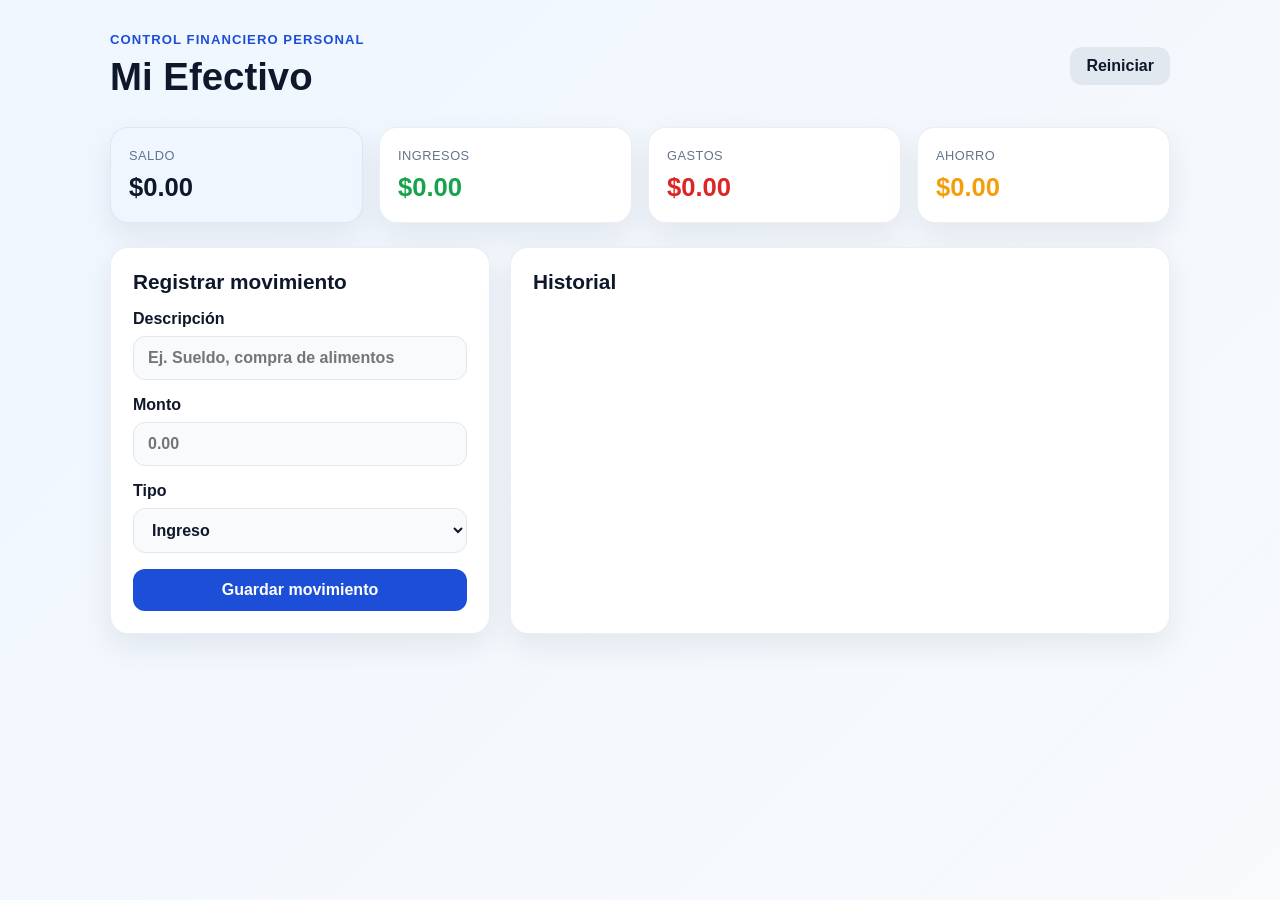
==== index.html @ 29ddb739 "Crear una aplicación web de control de efectivo personal con resumen financiero y registro de movimi" ====
<!DOCTYPE html>
<html lang="es">
  <head>
    <meta charset="UTF-8" />
    <meta name="viewport" content="width=device-width, initial-scale=1.0" />
    <title>Mi Efectivo</title>
    <link rel="stylesheet" href="styles.css" />
  </head>
  <body>
    <div class="app-shell">
      <header class="topbar">
        <div>
          <p class="eyebrow">Control financiero personal</p>
          <h1>Mi Efectivo</h1>
        </div>
        <button id="resetButton" class="secondary-button" type="button">Reiniciar</button>
      </header>

      <main class="dashboard">
        <section class="summary-grid" aria-label="Resumen financiero">
          <article class="summary-card balance">
            <span class="label">Saldo</span>
            <strong id="balance">$0.00</strong>
          </article>
          <article class="summary-card income">
            <span class="label">Ingresos</span>
            <strong id="incomeTotal">$0.00</strong>
          </article>
          <article class="summary-card expense">
            <span class="label">Gastos</span>
            <strong id="expenseTotal">$0.00</strong>
          </article>
          <article class="summary-card savings">
            <span class="label">Ahorro</span>
            <strong id="savingsTotal">$0.00</strong>
          </article>
        </section>

        <section class="content-grid">
          <div class="panel">
            <h2>Registrar movimiento</h2>
            <form id="transactionForm" class="transaction-form">
              <label>
                Descripción
                <input id="description" name="description" type="text" placeholder="Ej. Sueldo, compra de alimentos" maxlength="60" required />
              </label>

              <label>
                Monto
                <input id="amount" name="amount" type="number" min="0.01" step="0.01" placeholder="0.00" required />
              </label>

              <label>
                Tipo
                <select id="type" name="type">
                  <option value="income">Ingreso</option>
                  <option value="expense">Gasto</option>
                </select>
              </label>

              <button class="primary-button" type="submit">Guardar movimiento</button>
            </form>
          </div>

          <div class="panel">
            <div class="panel-header">
              <h2>Historial</h2>
            </div>
            <ul id="transactionList" class="transaction-list" aria-live="polite"></ul>
          </div>
        </section>
      </main>
    </div>

    <script src="app.js"></script>
  </body>
</html>
---- styles.css ----
:root {
  --bg: #f4f7fb;
  --panel: #ffffff;
  --primary: #1d4ed8;
  --primary-strong: #1e3a8a;
  --success: #16a34a;
  --danger: #dc2626;
  --warning: #f59e0b;
  --text: #0f172a;
  --muted: #64748b;
  --line: #e2e8f0;
  --shadow: 0 12px 30px rgba(15, 23, 42, 0.08);
}

* {
  box-sizing: border-box;
}

body {
  margin: 0;
  min-height: 100vh;
  background: linear-gradient(135deg, #eff6ff 0%, #f8fafc 100%);
  color: var(--text);
  font-family: "Segoe UI", Tahoma, Geneva, Verdana, sans-serif;
}

button,
input,
select {
  font: inherit;
}

.app-shell {
  max-width: 1100px;
  margin: 0 auto;
  padding: 32px 20px 48px;
}

.topbar {
  display: flex;
  align-items: center;
  justify-content: space-between;
  gap: 12px;
  margin-bottom: 28px;
}

.eyebrow {
  margin: 0 0 8px;
  color: var(--primary);
  font-size: 0.82rem;
  font-weight: 700;
  letter-spacing: 0.08em;
  text-transform: uppercase;
}

h1 {
  margin: 0;
  font-size: clamp(2rem, 3vw, 2.8rem);
}

h2 {
  margin-top: 0;
  margin-bottom: 16px;
  font-size: 1.3rem;
}

.summary-grid {
  display: grid;
  grid-template-columns: repeat(4, minmax(180px, 1fr));
  gap: 16px;
  margin-bottom: 24px;
}

.summary-card {
  background: var(--panel);
  border-radius: 18px;
  padding: 20px 18px;
  box-shadow: var(--shadow);
  border: 1px solid rgba(148, 163, 184, 0.18);
}

.summary-card .label {
  display: block;
  color: var(--muted);
  font-size: 0.8rem;
  margin-bottom: 10px;
  text-transform: uppercase;
  letter-spacing: 0.04em;
}

.summary-card strong {
  font-size: clamp(1.4rem, 2vw, 2rem);
}

.summary-card.balance {
  background: #eff6ff;
}

.summary-card.income strong {
  color: var(--success);
}

.summary-card.expense strong {
  color: var(--danger);
}

.summary-card.savings strong {
  color: var(--warning);
}

.content-grid {
  display: grid;
  grid-template-columns: minmax(280px, 380px) minmax(300px, 1fr);
  gap: 20px;
}

.panel {
  background: var(--panel);
  border-radius: 18px;
  padding: 22px;
  box-shadow: var(--shadow);
  border: 1px solid rgba(148, 163, 184, 0.18);
}

.transaction-form {
  display: grid;
  gap: 16px;
}

.transaction-form label {
  display: grid;
  gap: 8px;
  font-weight: 600;
  color: var(--text);
}

.transaction-form input,
.transaction-form select {
  width: 100%;
  border: 1px solid var(--line);
  border-radius: 12px;
  background: #f8fafc;
  padding: 12px 14px;
  color: var(--text);
}

.transaction-form input:focus,
.transaction-form select:focus {
  outline: 2px solid rgba(29, 78, 216, 0.18);
  border-color: var(--primary);
}

.primary-button,
.secondary-button,
.delete-button {
  border: none;
  border-radius: 12px;
  cursor: pointer;
  transition: transform 0.15s ease, opacity 0.15s ease;
}

.primary-button:hover,
.secondary-button:hover,
.delete-button:hover {
  transform: translateY(-1px);
}

.primary-button {
  background: var(--primary);
  color: white;
  padding: 12px 16px;
  font-weight: 700;
}

.secondary-button {
  background: #e2e8f0;
  color: var(--text);
  padding: 10px 16px;
  font-weight: 600;
}

.panel-header {
  display: flex;
  align-items: center;
  justify-content: space-between;
}

.transaction-list {
  list-style: none;
  padding: 0;
  margin: 0;
  display: grid;
  gap: 10px;
}

.transaction-item {
  display: flex;
  justify-content: space-between;
  align-items: center;
  gap: 12px;
  border: 1px solid var(--line);
  border-radius: 12px;
  padding: 12px 14px;
  background: #f8fafc;
}

.transaction-item.income {
  border-left: 5px solid var(--success);
}

.transaction-item.expense {
  border-left: 5px solid var(--danger);
}

.transaction-main {
  display: flex;
  flex-direction: column;
  gap: 4px;
}

.transaction-name {
  font-weight: 700;
}

.transaction-meta {
  color: var(--muted);
  font-size: 0.82rem;
}

.transaction-amount {
  font-weight: 800;
  white-space: nowrap;
}

.transaction-item.income .transaction-amount {
  color: var(--success);
}

.transaction-item.expense .transaction-amount {
  color: var(--danger);
}

.delete-button {
  background: rgba(220, 38, 38, 0.08);
  color: var(--danger);
  padding: 8px 10px;
  font-size: 0.8rem;
  font-weight: 700;
}

.empty-state {
  margin: 0;
  padding: 18px 8px;
  color: var(--muted);
  text-align: center;
  border: 1px dashed var(--line);
  border-radius: 12px;
}

@media (max-width: 760px) {
  .summary-grid {
    grid-template-columns: repeat(2, minmax(150px, 1fr));
  }

  .content-grid {
    grid-template-columns: 1fr;
  }
}

@media (max-width: 480px) {
  .summary-grid {
    grid-template-columns: 1fr;
  }

  .topbar {
    flex-direction: column;
    align-items: flex-start;
  }
}
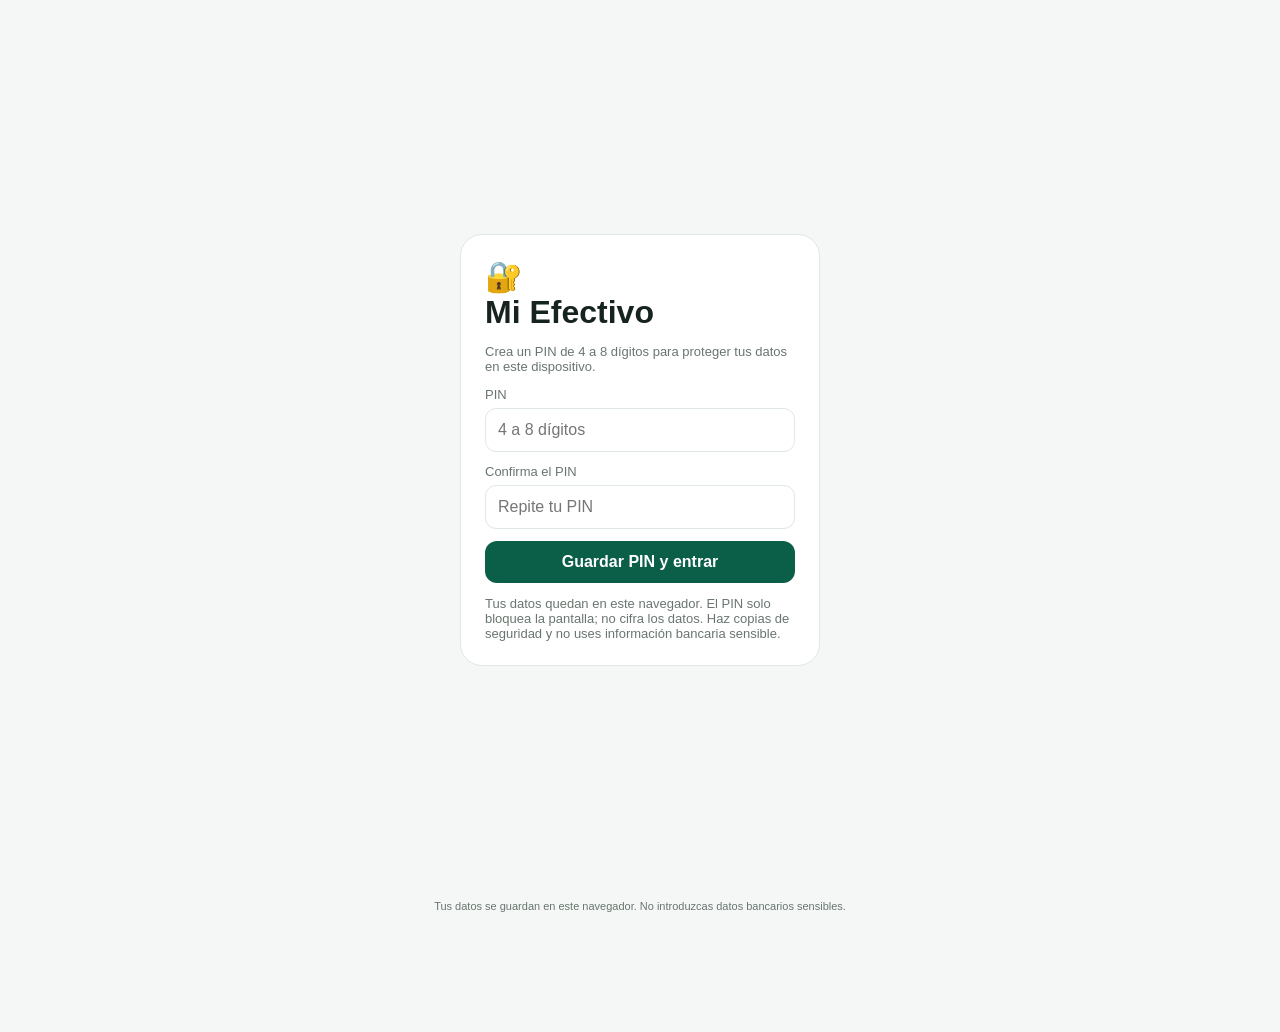
==== commit 9e3049e4: "index_anterior.html index_anterior.html" ====
--- a/index.html
+++ b/index.html
@@ -1,77 +1,81 @@
-<!DOCTYPE html>
+<!doctype html>
 <html lang="es">
-  <head>
-    <meta charset="UTF-8" />
-    <meta name="viewport" content="width=device-width, initial-scale=1.0" />
-    <title>Mi Efectivo</title>
-    <link rel="stylesheet" href="styles.css" />
-  </head>
-  <body>
-    <div class="app-shell">
-      <header class="topbar">
-        <div>
-          <p class="eyebrow">Control financiero personal</p>
-          <h1>Mi Efectivo</h1>
-        </div>
-        <button id="resetButton" class="secondary-button" type="button">Reiniciar</button>
-      </header>
+<head>
+<meta charset="utf-8"><meta name="viewport" content="width=device-width, initial-scale=1, viewport-fit=cover">
+<meta name="theme-color" content="#0b5f49"><title>Mi Efectivo</title>
+<style>
+:root{--green:#0b5f49;--mint:#e4f5ee;--bg:#f4f7f5;--ink:#17231e;--muted:#69766f;--red:#b93838;--line:#e0e8e3}
+*{box-sizing:border-box}body{margin:0;background:var(--bg);color:var(--ink);font:16px -apple-system,BlinkMacSystemFont,"Segoe UI",sans-serif}button,input,select{font:inherit}button{cursor:pointer;border:0;border-radius:12px;padding:12px 14px;font-weight:650}.primary{background:var(--green);color:white}.soft{background:var(--mint);color:var(--green)}.danger{background:#fdeaea;color:var(--red)}.wrap{max-width:720px;margin:auto;padding:16px 16px 100px}.top{background:var(--green);color:white;padding:24px 20px 28px;border-radius:0 0 24px 24px;margin:-16px -16px 18px}.topline{display:flex;justify-content:space-between;align-items:center}.brand{font-weight:800;font-size:20px}.balance-label{opacity:.82;font-size:13px;margin-top:24px}.balance{font-size:32px;font-weight:800;margin:5px 0 16px}.summary{display:grid;grid-template-columns:1fr 1fr;gap:10px}.sum{background:#ffffff1b;border:1px solid #ffffff22;border-radius:14px;padding:12px}.sum small{display:block;opacity:.8}.sum strong{display:block;margin-top:5px;font-size:17px}.tabs{display:grid;grid-template-columns:repeat(4,1fr);gap:6px;margin:18px 0}.tab{background:white;color:var(--muted);padding:10px 4px;font-size:12px;border:1px solid var(--line)}.tab.active{background:var(--mint);color:var(--green);border-color:#a7d7c3}.panel{display:none}.panel.active{display:block}.card{background:white;border:1px solid var(--line);border-radius:18px;padding:16px;margin-bottom:14px}.card h2{font-size:18px;margin:0 0 14px}.grid2{display:grid;grid-template-columns:1fr 1fr;gap:10px}.field{margin-bottom:12px}.field label{display:block;font-size:13px;color:var(--muted);margin-bottom:6px}.field input,.field select{width:100%;padding:12px;border:1px solid var(--line);border-radius:11px;background:white;color:var(--ink)}.row{display:flex;align-items:center;justify-content:space-between;gap:10px}.muted{color:var(--muted);font-size:13px}.money{font-weight:750}.item{padding:12px 0;border-bottom:1px solid var(--line)}.item:last-child{border-bottom:0}.pill{font-size:11px;padding:5px 8px;border-radius:99px;background:var(--mint);color:var(--green)}.pill.red{background:#fdeaea;color:var(--red)}.bar{height:8px;border-radius:99px;background:#e8efeb;overflow:hidden;margin:9px 0}.bar span{display:block;height:100%;background:var(--green);border-radius:99px}.empty{padding:18px 0;color:var(--muted);text-align:center}.foot{text-align:center;color:var(--muted);font-size:11px;margin:20px 0}.overlay{position:fixed;inset:0;background:var(--bg);z-index:10;display:flex;align-items:center;justify-content:center;padding:24px}.lockbox{width:100%;max-width:360px;background:white;border-radius:22px;padding:24px;border:1px solid var(--line)}.lockbox h1{margin:0 0 8px}.toast{position:fixed;bottom:20px;left:50%;transform:translateX(-50%);background:#17231e;color:white;padding:12px 18px;border-radius:12px;display:none;z-index:20;max-width:90%;font-size:14px}.smallbtn{padding:7px 9px;font-size:12px}.hidden{display:none!important}
+@media(min-width:600px){.top{margin-top:0;border-radius:24px}.wrap{padding-top:20px}}
+</style>
+</head>
+<body>
+<div id="lock" class="overlay"><div class="lockbox"><div style="font-size:30px">🔐</div><h1>Mi Efectivo</h1><p class="muted" id="lockText">Crea un PIN de 4 a 8 dígitos para proteger tus datos en este dispositivo.</p><div class="field"><label for="pin">PIN</label><input id="pin" type="password" inputmode="numeric" maxlength="8" placeholder="4 a 8 dígitos"></div><div class="field" id="confirmWrap"><label for="pin2">Confirma el PIN</label><input id="pin2" type="password" inputmode="numeric" maxlength="8" placeholder="Repite tu PIN"></div><button class="primary" style="width:100%" id="unlockBtn">Guardar PIN y entrar</button><p class="muted" style="margin-bottom:0">Tus datos quedan en este navegador. El PIN solo bloquea la pantalla; no cifra los datos. Haz copias de seguridad y no uses información bancaria sensible.</p></div></div>
+<div class="wrap" id="app">
+<header class="top"><div class="topline"><div class="brand">💰 Mi Efectivo</div><button id="lockNow" class="soft smallbtn">🔒 Bloquear</button></div><div class="balance-label">EFECTIVO DISPONIBLE</div><div class="balance" id="balance">RD$ 0.00</div><div class="summary"><div class="sum"><small>Ingresos del mes</small><strong id="incomeMonth">RD$ 0.00</strong></div><div class="sum"><small>Gastos del mes</small><strong id="expenseMonth">RD$ 0.00</strong></div></div></header>
+<nav class="tabs"><button class="tab active" data-tab="inicio">Inicio</button><button class="tab" data-tab="movimientos">Movimientos</button><button class="tab" data-tab="deudas">Deudas</button><button class="tab" data-tab="ahorro">Ahorro</button></nav>
+<section class="panel active" id="inicio">
+<div class="card"><h2>Registrar movimiento</h2><form id="moveForm"><div class="grid2"><div class="field"><label>Tipo</label><select id="type"><option value="income">Ingreso</option><option value="expense">Gasto</option></select></div><div class="field"><label>Fecha</label><input id="date" type="date" required></div></div><div class="field"><label>Descripción</label><input id="desc" maxlength="70" placeholder="Ej. Sueldo quincenal" required></div><div class="grid2"><div class="field"><label>Monto (RD$)</label><input id="amount" type="number" min="0.01" step="0.01" placeholder="0.00" required></div><div class="field"><label>Categoría</label><select id="category"><option>Sueldo</option><option>Propinas</option><option>Negocio</option><option>Comida</option><option>Transporte</option><option>Servicios</option><option>Compras</option><option>Salud</option><option>Deuda</option><option>Otro</option></select></div></div><button class="primary" style="width:100%">+ Guardar movimiento</button></form></div>
+<div class="card"><div class="row"><h2>Resumen de hoy</h2><span class="pill">RD$</span></div><p class="muted">Registra tus ingresos y gastos para que el balance se actualice automáticamente.</p><div class="grid2"><div><div class="muted">Balance total</div><div class="money" id="balance2">RD$ 0.00</div></div><div><div class="muted">Movimientos</div><div class="money" id="count">0</div></div><div><div class="muted">Deuda pendiente</div><div class="money" id="debtTotal">RD$ 0.00</div></div><div><div class="muted">Ahorro acumulado</div><div class="money" id="savedTotal">RD$ 0.00</div></div></div></div>
+</section>
+<section class="panel" id="movimientos"><div class="card"><div class="row" style="flex-wrap:wrap"><h2>Historial</h2><div style="display:flex;gap:6px;flex-wrap:wrap"><button id="export" class="soft smallbtn">Exportar CSV</button><button id="backup" class="soft smallbtn">Copia JSON</button><button id="importBtn" class="soft smallbtn">Importar copia</button><input id="importFile" type="file" accept=".json,application/json" class="hidden"></div></div><p class="muted">Guarda una copia de tus movimientos, deudas y metas para poder recuperarlos en otro momento.</p><div id="history"></div></div></section>
+<section class="panel" id="deudas">
+<div class="card"><h2>Agregar deuda</h2><form id="debtForm"><div class="field"><label>Nombre de la deuda</label><input id="debtName" maxlength="60" placeholder="Ej. Préstamo personal" required></div><div class="grid2"><div class="field"><label>Saldo pendiente (RD$)</label><input id="debtAmount" type="number" min="0.01" step=".01" required></div><div class="field"><label>Cuota quincenal (RD$)</label><input id="debtPay" type="number" min="0" step=".01" placeholder="0.00"></div></div><div class="field"><label>Próxima fecha de pago</label><input id="debtDate" type="date"></div><button class="primary" style="width:100%">Guardar deuda</button></form></div>
+<div class="card"><h2>Mis deudas</h2><div id="debtsList"></div></div>
+</section>
+<section class="panel" id="ahorro">
+<div class="card"><h2>Crear meta de ahorro</h2><form id="goalForm"><div class="field"><label>Nombre de la meta</label><input id="goalName" maxlength="60" placeholder="Ej. Fondo de emergencia" required></div><div class="grid2"><div class="field"><label>Objetivo (RD$)</label><input id="goalTarget" type="number" min="1" step=".01" required></div><div class="field"><label>Ahorro inicial (RD$)</label><input id="goalSaved" type="number" min="0" step=".01" value="0"></div></div><button class="primary" style="width:100%">Crear meta</button></form></div>
+<div class="card"><h2>Mis metas</h2><div id="goalsList"></div></div></section>
+<div class="foot">Tus datos se guardan en este navegador. No introduzcas datos bancarios sensibles.</div>
+</div><div class="toast" id="toast"></div>
+<script>
+const $=id=>document.getElementById(id), money=n=>new Intl.NumberFormat('es-DO',{style:'currency',currency:'DOP'}).format(Number(n)||0), today=()=>{const d=new Date();return d.getFullYear()+'-'+String(d.getMonth()+1).padStart(2,'0')+'-'+String(d.getDate()).padStart(2,'0')};
+let data={moves:[],debts:[],goals:[]}, pinHash=localStorage.getItem('me_pin')||'', session=false;
+const readData=()=>{try{data=JSON.parse(localStorage.getItem('me_data')||'{"moves":[],"debts":[],"goals":[]}')}catch(e){data={moves:[],debts:[],goals:[]}}};
+const save=()=>{try{localStorage.setItem('me_data',JSON.stringify(data));return true}catch(e){toast('No se pudieron guardar los datos. Revisa los ajustes de Safari y vuelve a intentarlo.');return false}};
+function toast(s){$('toast').textContent=s;$('toast').style.display='block';setTimeout(()=>$('toast').style.display='none',2400)}
+function balance(){return data.moves.reduce((a,m)=>a+(m.type==='income'?Number(m.amount):-Number(m.amount)),0)}
+function render(){let now=new Date(), ym=now.getFullYear()+'-'+String(now.getMonth()+1).padStart(2,'0');let ms=data.moves.filter(m=>(m.date||'').startsWith(ym));$('balance').textContent=money(balance());$('balance2').textContent=money(balance());$('incomeMonth').textContent=money(ms.filter(m=>m.type==='income').reduce((a,m)=>a+ +m.amount,0));$('expenseMonth').textContent=money(ms.filter(m=>m.type==='expense').reduce((a,m)=>a+ +m.amount,0));$('count').textContent=data.moves.length;$('debtTotal').textContent=money(data.debts.reduce((a,d)=>a+Number(d.amount||0),0));$('savedTotal').textContent=money(data.goals.reduce((a,g)=>a+Number(g.saved||0),0));
+let h=[...data.moves].sort((a,b)=>b.date.localeCompare(a.date));$('history').innerHTML=h.length?h.map(m=>`<div class="item"><div class="row"><div><strong>${esc(m.desc)}</strong><div class="muted">${esc(m.date)} · ${esc(m.category)}</div></div><div style="text-align:right"><div class="money" style="color:${m.type==='income'?'var(--green)':'var(--red)'}">${m.type==='income'?'+':'−'}${money(m.amount)}</div><button class="danger smallbtn" onclick="delMove('${m.id}')">Eliminar</button></div></div></div>`).join(''):'<div class="empty">Aún no hay movimientos.</div>';
+$('debtsList').innerHTML=data.debts.length?data.debts.map(d=>`<div class="item"><div class="row"><div><strong>${esc(d.name)}</strong><div class="muted">Cuota quincenal: ${money(d.pay)}${d.date?' · Próximo pago: '+esc(d.date):''}</div></div><div style="text-align:right"><div class="money">${money(d.amount)}</div><button class="soft smallbtn" onclick="payDebt('${d.id}')">Registrar abono</button> <button class="danger smallbtn" onclick="delDebt('${d.id}')">Eliminar</button></div></div></div>`).join(''):'<div class="empty">No has agregado deudas.</div>';
+$('goalsList').innerHTML=data.goals.length?data.goals.map(g=>{let p=Math.min(100,Math.round(g.saved/g.target*100));return `<div class="item"><div class="row"><strong>${esc(g.name)}</strong><span class="pill">${p}%</span></div><div class="bar"><span style="width:${p}%"></span></div><div class="row"><span class="muted">${money(g.saved)} de ${money(g.target)}</span><div><button class="soft smallbtn" onclick="addGoal('${g.id}')">Añadir</button> <button class="danger smallbtn" onclick="delGoal('${g.id}')">Eliminar</button></div></div></div>`}).join(''):'<div class="empty">Crea tu primera meta de ahorro.</div>'}
+function esc(s){return String(s).replace(/[&<>"']/g,c=>({'&':'&amp;','<':'&lt;','>':'&gt;','"':'&quot;',"'":'&#39;'}[c]))}
+function id(){return Math.random().toString(36).slice(2,10)}
+window.delMove=id=>{if(confirm('¿Eliminar este movimiento?')){data.moves=data.moves.filter(m=>m.id!==id);save();render()}}
+window.delDebt=id=>{if(confirm('¿Eliminar esta deuda?')){data.debts=data.debts.filter(d=>d.id!==id);save();render()}}
+window.delGoal=id=>{if(confirm('¿Eliminar esta meta?')){data.goals=data.goals.filter(g=>g.id!==id);save();render()}}
+window.payDebt=debtId=>{let d=data.debts.find(x=>x.id===debtId);let s=prompt('¿Cuánto vas a abonar a '+d.name+'? (RD$)',d.pay||'');if(s===null)return;let n=Number(s);if(!Number.isFinite(n)||n<=0||n>d.amount){toast('Introduce un abono válido, no mayor al saldo.');return}d.amount=Math.max(0,d.amount-n);data.moves.push({id:id(),type:'expense',date:today(),desc:'Abono deuda: '+d.name,amount:n,category:'Deuda'});if(d.amount===0)data.debts=data.debts.filter(x=>x.id!==debtId);save();render();toast('Abono registrado')}
+window.addGoal=goalId=>{let g=data.goals.find(x=>x.id===goalId);let s=prompt('¿Cuánto deseas añadir a "'+g.name+'"? (RD$)','');if(s===null)return;let n=Number(s);if(!Number.isFinite(n)||n<=0){toast('Introduce un monto válido.');return}g.saved+=n;data.moves.push({id:id(),type:'expense',date:today(),desc:'Ahorro: '+g.name,amount:n,category:'Otro'});save();render();toast('Ahorro actualizado')}
+document.querySelectorAll('.tab').forEach(b=>b.addEventListener('click',()=>{document.querySelectorAll('.tab').forEach(x=>x.classList.toggle('active',x===b));document.querySelectorAll('.panel').forEach(x=>x.classList.toggle('active',x.id===b.dataset.tab))}));
+$('date').value=today();$('moveForm').addEventListener('submit',e=>{e.preventDefault();let amount=Number($('amount').value),desc=$('desc').value.trim(),date=$('date').value;if(!desc){toast('Escribe una descripción.');$('desc').focus();return}if(!date){toast('Selecciona una fecha válida.');$('date').focus();return}if(!Number.isFinite(amount)||amount<=0){toast('Introduce un monto mayor que RD$0.');$('amount').focus();return}data.moves.push({id:id(),type:$('type').value,date,desc,amount,category:$('category').value});if(!save()){data.moves.pop();return}render();e.target.reset();$('date').value=today();toast('Movimiento guardado correctamente')});
+$('debtForm').addEventListener('submit',e=>{e.preventDefault();data.debts.push({id:id(),name:$('debtName').value.trim(),amount:Number($('debtAmount').value),pay:Number($('debtPay').value)||0,date:$('debtDate').value});save();render();e.target.reset();toast('Deuda guardada')});
+$('goalForm').addEventListener('submit',e=>{e.preventDefault();let target=Number($('goalTarget').value),saved=Number($('goalSaved').value)||0;if(target<=0||saved<0)return;data.goals.push({id:id(),name:$('goalName').value.trim(),target,saved});save();render();e.target.reset();$('goalSaved').value='0';toast('Meta guardada')});
+$('export').addEventListener('click',()=>{let rows=[['Fecha','Tipo','Descripción','Categoría','Monto'],...data.moves.map(m=>[m.date,m.type,m.desc,m.category,m.amount])];let csv=rows.map(r=>r.map(v=>'"'+String(v).replace(/"/g,'""')+'"').join(',')).join('\r\n');let a=document.createElement('a');a.href=URL.createObjectURL(new Blob(['\ufeff'+csv],{type:'text/csv;charset=utf-8;'}));a.download='mis_movimientos.csv';a.click();URL.revokeObjectURL(a.href)});
 
-      <main class="dashboard">
-        <section class="summary-grid" aria-label="Resumen financiero">
-          <article class="summary-card balance">
-            <span class="label">Saldo</span>
-            <strong id="balance">$0.00</strong>
-          </article>
-          <article class="summary-card income">
-            <span class="label">Ingresos</span>
-            <strong id="incomeTotal">$0.00</strong>
-          </article>
-          <article class="summary-card expense">
-            <span class="label">Gastos</span>
-            <strong id="expenseTotal">$0.00</strong>
-          </article>
-          <article class="summary-card savings">
-            <span class="label">Ahorro</span>
-            <strong id="savingsTotal">$0.00</strong>
-          </article>
-        </section>
+$('backup').addEventListener('click',()=>{
+  const payload={app:'Mi Efectivo',version:2,createdAt:new Date().toISOString(),data};
+  const blob=new Blob([JSON.stringify(payload,null,2)],{type:'application/json'});
+  const url=URL.createObjectURL(blob);const a=document.createElement('a');
+  a.href=url;a.download='mi_efectivo_copia.json';a.click();
+  setTimeout(()=>URL.revokeObjectURL(url),1000);toast('Copia de seguridad descargada');
+});
+$('importBtn').addEventListener('click',()=>$('importFile').click());
+$('importFile').addEventListener('change',async e=>{
+  const file=e.target.files&&e.target.files[0];if(!file)return;
+  try{
+    const raw=JSON.parse(await file.text());const incoming=raw.data||raw;
+    if(!incoming||!Array.isArray(incoming.moves)||!Array.isArray(incoming.debts)||!Array.isArray(incoming.goals))throw new Error('Formato');
+    if(!confirm('Importar esta copia reemplazará los datos actuales de Mi Efectivo. ¿Deseas continuar?'))return;
+    data={moves:incoming.moves,debts:incoming.debts,goals:incoming.goals};
+    save();render();toast('Copia restaurada correctamente');
+  }catch(err){toast('No se pudo importar. Selecciona una copia JSON válida de Mi Efectivo.')}
+  finally{e.target.value=''}
+});
 
-        <section class="content-grid">
-          <div class="panel">
-            <h2>Registrar movimiento</h2>
-            <form id="transactionForm" class="transaction-form">
-              <label>
-                Descripción
-                <input id="description" name="description" type="text" placeholder="Ej. Sueldo, compra de alimentos" maxlength="60" required />
-              </label>
-
-              <label>
-                Monto
-                <input id="amount" name="amount" type="number" min="0.01" step="0.01" placeholder="0.00" required />
-              </label>
-
-              <label>
-                Tipo
-                <select id="type" name="type">
-                  <option value="income">Ingreso</option>
-                  <option value="expense">Gasto</option>
-                </select>
-              </label>
-
-              <button class="primary-button" type="submit">Guardar movimiento</button>
-            </form>
-          </div>
-
-          <div class="panel">
-            <div class="panel-header">
-              <h2>Historial</h2>
-            </div>
-            <ul id="transactionList" class="transaction-list" aria-live="polite"></ul>
-          </div>
-        </section>
-      </main>
-    </div>
-
-    <script src="app.js"></script>
-  </body>
-</html>
+async function hash(s){let b=await crypto.subtle.digest('SHA-256',new TextEncoder().encode(s));return Array.from(new Uint8Array(b)).map(x=>x.toString(16).padStart(2,'0')).join('')}
+function showLock(){session=false;$('lock').style.display='flex';$('pin').value='';$('pin2').value='';$('confirmWrap').classList.toggle('hidden',!!pinHash);$('lockText').textContent=pinHash?'Introduce tu PIN para entrar.':'Crea un PIN de 4 a 8 dígitos para proteger tus datos en este dispositivo.';$('unlockBtn').textContent=pinHash?'Desbloquear':'Guardar PIN y entrar'}
+$('unlockBtn').addEventListener('click',async()=>{let p=$('pin').value;if(!/^\d{4,8}$/.test(p)){toast('El PIN debe tener entre 4 y 8 dígitos.');return}if(!pinHash){if(p!==$('pin2').value){toast('Los PIN no coinciden.');return}pinHash=await hash(p);localStorage.setItem('me_pin',pinHash)}else if(await hash(p)!==pinHash){toast('PIN incorrecto.');return}$('lock').style.display='none';session=true;readData();render()});
+$('lockNow').addEventListener('click',showLock);
+readData();showLock();
+</script>
+</body></html>
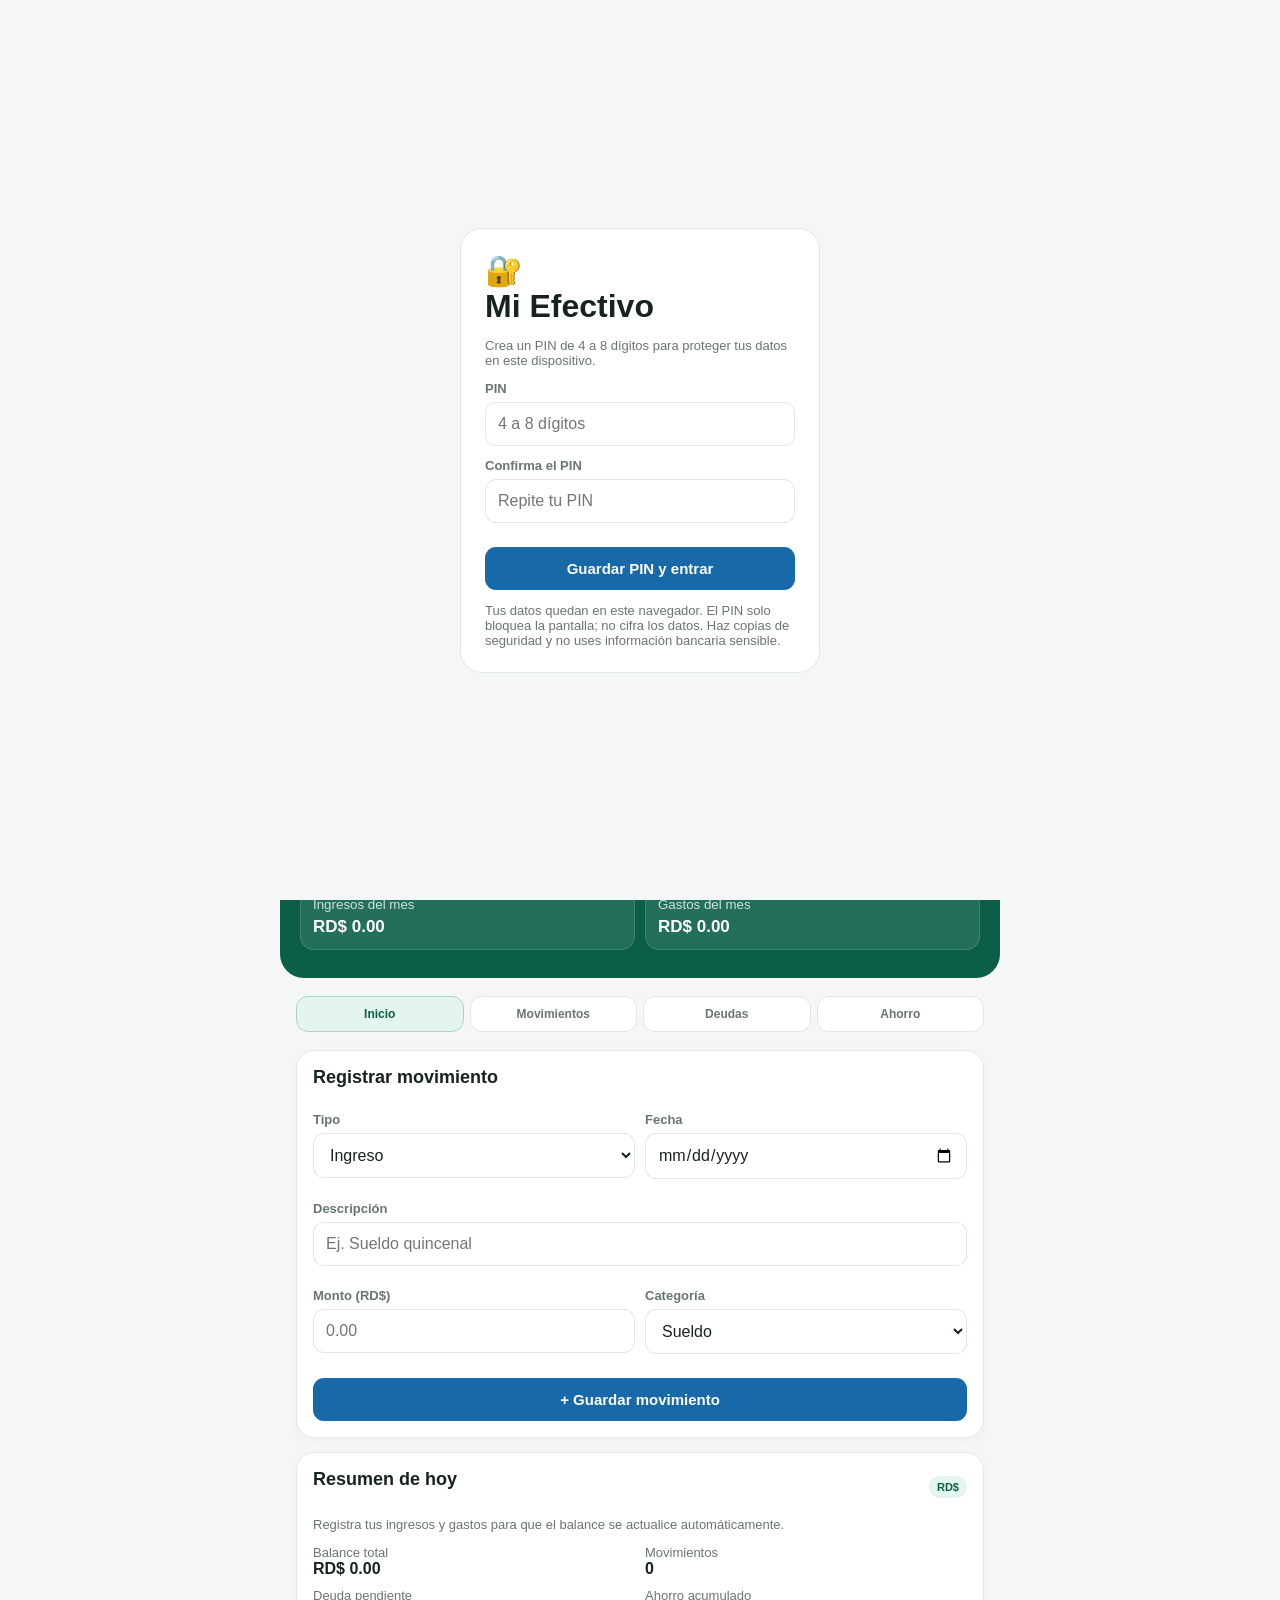
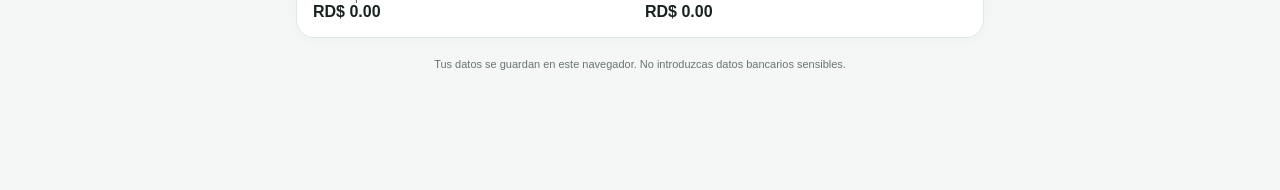
==== commit 83c8c140: "Enhance index.html with meta tags and styles Updated HTML structure, added meta tags, and improved s" ====
--- a/index.html
+++ b/index.html
@@ -1,4 +1,133 @@
-<!doctype html>
+<!DOCTYPE html>
+<html lang="es">
+<head>
+<meta charset="UTF-8">
+<meta name="viewport" content="width=device-width, initial-scale=1, viewport-fit=cover">
+<meta name="theme-color" content="#123b65">
+<title>Mi Libertad Financiera</title>
+<style>
+:root{--navy:#123b65;--blue:#1769aa;--teal:#138a72;--red:#c74747;--bg:#f3f6fa;--card:#fff;--text:#182433;--muted:#667589;--line:#e3eaf1}
+*{box-sizing:border-box}body{margin:0;background:var(--bg);color:var(--text);font:16px -apple-system,BlinkMacSystemFont,"Segoe UI",sans-serif}
+header{background:linear-gradient(135deg,#123b65,#1976b9);color:white;padding:24px 18px 28px;border-radius:0 0 24px 24px}
+header h1{margin:0 0 6px;font-size:26px}header p{margin:0;opacity:.9;font-size:14px}
+main{max-width:850px;margin:auto;padding:16px 14px 40px}.nav{display:flex;gap:8px;overflow:auto;margin:0 0 16px;padding:2px 0 8px}
+.nav button{white-space:nowrap;border:0;border-radius:20px;padding:10px 14px;background:#e3eaf2;color:#24415d;font-weight:700}
+.nav button.active{background:var(--navy);color:white}
+.page{display:none}.page.active{display:block}.grid{display:grid;grid-template-columns:repeat(2,minmax(0,1fr));gap:10px}
+.card{background:var(--card);border:1px solid var(--line);border-radius:16px;padding:16px;margin-bottom:12px;box-shadow:0 3px 12px #193b5a08}
+.metric .label{font-size:12px;color:var(--muted);margin-bottom:8px}.metric .value{font-size:21px;font-weight:800;overflow-wrap:anywhere}.green{color:var(--teal)}.red{color:var(--red)}
+h2{font-size:19px;margin:4px 0 14px}h3{font-size:16px;margin:0 0 12px}
+label{display:block;font-size:13px;font-weight:700;color:#45576b;margin:10px 0 5px}
+input,select,textarea{width:100%;padding:12px;border:1px solid #cbd7e3;border-radius:10px;background:white;font:inherit;color:var(--text)}
+textarea{min-height:75px;resize:vertical}.row{display:grid;grid-template-columns:1fr 1fr;gap:10px}
+button.primary{border:0;border-radius:11px;background:var(--blue);color:#fff;font-weight:800;padding:13px 16px;width:100%;margin-top:12px;font-size:15px}
+button.danger{border:1px solid #f0caca;background:#fff4f4;color:#a92d2d;border-radius:9px;padding:7px 10px}
+button.small{border:1px solid var(--line);background:#f7f9fc;border-radius:9px;padding:7px 10px;color:#234}
+.item{border-top:1px solid var(--line);padding:12px 0;display:flex;gap:10px;align-items:flex-start;justify-content:space-between}.item:first-child{border-top:0}.item strong{display:block}.sub{font-size:12px;color:var(--muted);margin-top:4px}.amount{font-weight:800;white-space:nowrap}.bar{height:10px;border-radius:20px;background:#e5ebf1;overflow:hidden;margin:10px 0}.bar span{display:block;height:100%;background:var(--teal);width:0}
+.tip{background:#eaf7f2;border:1px solid #cceadd;border-radius:15px;padding:16px;line-height:1.5}.tip strong{display:block;color:#116c58;margin-bottom:5px}
+.empty{color:var(--muted);font-size:14px;padding:12px 0}.note{font-size:12px;color:var(--muted);line-height:1.5}.pill{display:inline-block;padding:4px 8px;border-radius:20px;background:#edf4fb;color:#23547e;font-size:11px;font-weight:800}
+footer{text-align:center;color:var(--muted);font-size:12px;padding:8px}
+@media(min-width:650px){.grid{grid-template-columns:repeat(4,minmax(0,1fr))}.two{display:grid;grid-template-columns:1fr 1fr;gap:12px}.two .card{height:fit-content}}
+</style>
+</head>
+<body>
+<header><h1>💪 Mi Libertad Financiera</h1><p>Organiza tu dinero, reduce tus deudas y avanza paso a paso.</p></header>
+<main>
+<div class="nav" role="tablist">
+<button class="active" data-page="inicio">Resumen</button><button data-page="movimientos">Ingresos y gastos</button><button data-page="deudas">Mis deudas</button><button data-page="consejos">Motivación</button>
+</div>
+<section id="inicio" class="page active">
+<div class="grid">
+<div class="card metric"><div class="label">Dinero disponible</div><div class="value green" id="balance">RD$ 0.00</div></div>
+<div class="card metric"><div class="label">Deuda pendiente</div><div class="value red" id="totalDebt">RD$ 0.00</div></div>
+<div class="card metric"><div class="label">Ingresos registrados</div><div class="value" id="totalIncome">RD$ 0.00</div></div>
+<div class="card metric"><div class="label">Gastos registrados</div><div class="value" id="totalExpenses">RD$ 0.00</div></div>
+</div>
+<div class="card"><h2>Tu progreso para salir de deudas</h2><div class="sub" id="progressText">Registra tus deudas para comenzar.</div><div class="bar"><span id="progressBar"></span></div><div class="sub" id="paidText"></div></div>
+<div class="tip"><strong>🌱 Consejo de hoy</strong><span id="dailyTip"></span></div>
+<div class="card" style="margin-top:12px"><h3>Últimos movimientos</h3><div id="recentList" class="empty">Todavía no hay movimientos.</div></div>
+</section>
+<section id="movimientos" class="page">
+<div class="two">
+<div class="card"><h2>Registrar ingreso o gasto</h2>
+<form id="transactionForm">
+<label for="type">Tipo de movimiento</label><select id="type"><option value="income">Ingreso</option><option value="expense">Gasto</option></select>
+<label for="description">Descripción</label><input id="description" placeholder="Ej. salario, comida, transporte" required maxlength="90">
+<div class="row"><div><label for="amount">Monto (RD$)</label><input id="amount" type="number" min="0.01" step="0.01" required placeholder="0.00"></div><div><label for="date">Fecha</label><input id="date" type="date" required></div></div>
+<label for="category">Categoría</label><select id="category"><option>Salario</option><option>Propina</option><option>Venta/extra</option><option>Comida</option><option>Transporte</option><option>Vivienda/servicios</option><option>Salud</option><option>Educación</option><option>Compras</option><option>Otro</option></select>
+<button class="primary" type="submit">Guardar movimiento</button></form></div>
+<div class="card"><h2>Historial</h2><div id="transactionList" class="empty">Aquí aparecerán tus ingresos y gastos.</div></div>
+</div></section>
+<section id="deudas" class="page">
+<div class="two">
+<div class="card"><h2>Agregar una deuda</h2><form id="debtForm">
+<label for="creditor">Nombre de la deuda o acreedor</label><input id="creditor" required maxlength="80" placeholder="Ej. tarjeta, préstamo">
+<div class="row"><div><label for="debtAmount">Monto total (RD$)</label><input id="debtAmount" type="number" min="0.01" step="0.01" required placeholder="0.00"></div><div><label for="minimum">Cuota mínima (RD$)</label><input id="minimum" type="number" min="0" step="0.01" value="0"></div></div>
+<label for="dueDate">Próxima fecha de pago (opcional)</label><input id="dueDate" type="date">
+<button class="primary" type="submit">Guardar deuda</button></form></div>
+<div class="card"><h2>Registrar pago de deuda</h2><form id="paymentForm">
+<label for="debtSelect">Selecciona la deuda</label><select id="debtSelect" required><option value="">Primero agrega una deuda</option></select>
+<label for="paymentAmount">Monto pagado (RD$)</label><input id="paymentAmount" type="number" min="0.01" step="0.01" required placeholder="0.00">
+<label for="paymentDate">Fecha del pago</label><input id="paymentDate" type="date" required>
+<label for="paymentNote">Nota (opcional)</label><input id="paymentNote" maxlength="80" placeholder="Ej. pago de quincena">
+<button class="primary" type="submit">Registrar pago</button></form><p class="note">El pago se resta de la deuda pendiente y también se registra como gasto, para que tu balance sea más realista.</p></div>
+</div>
+<div class="card"><h2>Lista de deudas</h2><div id="debtList" class="empty">Todavía no has agregado deudas.</div></div>
+</section>
+<section id="consejos" class="page">
+<div class="card"><h2>Consejos para avanzar</h2><div id="tipsList"></div><button class="primary" id="newTip" type="button">Dame otro consejo</button></div>
+<div class="card"><h3>Mi compromiso de hoy</h3><p>Una decisión pequeña puede acercarte a tu libertad financiera.</p><label for="commitment">Escribe tu meta para hoy</label><textarea id="commitment" placeholder="Ej. no comprar por impulso y guardar RD$ 200"></textarea><button class="primary" id="saveCommitment" type="button">Guardar mi compromiso</button><p class="note" id="commitmentStatus"></p></div>
+</section>
+<footer>Los datos se guardan en este navegador de tu dispositivo. No borres los datos de Safari si quieres conservarlos. Haz una copia de seguridad periódicamente.</footer>
+</main>
+<script>
+(function(){
+const $=id=>document.getElementById(id);
+const money=n=>new Intl.NumberFormat('es-DO',{style:'currency',currency:'DOP',maximumFractionDigits:2}).format(Number(n)||0);
+const today=()=>new Date().toLocaleDateString('en-CA');
+const tips=[
+'Anota cada gasto, incluso los pequeños. Lo que mides, lo puedes mejorar.',
+'Paga al menos la cuota mínima de todas tus deudas y evita cargos por atraso.',
+'Cuando puedas, dirige el dinero extra a una deuda prioritaria sin descuidar tus necesidades básicas.',
+'Antes de comprar algo que no necesitas, espera 24 horas y revisa tu presupuesto.',
+'Separa una pequeña cantidad para emergencias, aunque al principio sea poco.',
+'No tomes un préstamo nuevo para pagar otro sin comparar el costo total y las condiciones.',
+'Celebra cada avance: reducir una deuda, cumplir un presupuesto o evitar una compra impulsiva cuenta.',
+'Si tus pagos superan tus ingresos, contacta a tus acreedores para preguntar por opciones de pago realistas.',
+'Planifica la comida y el transporte de la semana para reducir gastos inesperados.',
+'Tu situación financiera puede mejorar con constancia. No te compares: enfócate en tu próximo paso.'
+];
+let data={transactions:[],debts:[],payments:[],commitment:''};
+try{const saved=localStorage.getItem('miLibertadFinanciera_v1');if(saved){const parsed=JSON.parse(saved);data={...data,...parsed}}}catch(e){}
+function save(){try{localStorage.setItem('miLibertadFinanciera_v1',JSON.stringify(data));return true}catch(e){alert('No se pudo guardar. Revisa el espacio disponible y los ajustes de Safari.');return false}}
+function escapeHTML(s){return String(s).replace(/[&<>"']/g,c=>({'&':'&amp;','<':'&lt;','>':'&gt;','"':'&quot;',"'":'&#39;'}[c]))}
+function remaining(d){return Math.max(0,Number(d.amount)-data.payments.filter(p=>p.debtId===d.id).reduce((s,p)=>s+Number(p.amount),0))}
+function totals(){let inc=data.transactions.filter(t=>t.type==='income').reduce((s,t)=>s+Number(t.amount),0);let exp=data.transactions.filter(t=>t.type==='expense').reduce((s,t)=>s+Number(t.amount),0);return {inc,exp,balance:inc-exp}}
+function render(){
+const t=totals(),original=data.debts.reduce((s,d)=>s+Number(d.amount),0),left=data.debts.reduce((s,d)=>s+remaining(d),0),paid=original-left;
+$('balance').textContent=money(t.balance);$('totalDebt').textContent=money(left);$('totalIncome').textContent=money(t.inc);$('totalExpenses').textContent=money(t.exp);
+$('progressText').textContent=original?Math.round(paid/original*100)+'% de tus deudas originales pagadas.':'Registra tus deudas para comenzar.';
+$('progressBar').style.width=(original?Math.min(100,paid/original*100):0)+'%';$('paidText').textContent=original?'Pagado: '+money(paid)+' · Pendiente: '+money(left):'';
+const tx=[...data.transactions].sort((a,b)=>b.date.localeCompare(a.date));
+const txHtml=arr=>arr.length?arr.map(x=>`<div class="item"><div><strong>${escapeHTML(x.description)}</strong><div class="sub">${escapeHTML(x.category||'Pago de deuda')} · ${escapeHTML(x.date)}</div></div><div style="text-align:right"><div class="amount ${x.type==='income'?'green':'red'}">${x.type==='income'?'+':'−'}${money(x.amount)}</div><button class="small" data-del-tx="${x.id}">Eliminar</button></div></div>`).join(''):'<div class="empty">Todavía no hay movimientos.</div>';
+$('transactionList').innerHTML=txHtml(tx);$('recentList').innerHTML=tx.length?tx.slice(0,4).map(x=>`<div class="item"><div><strong>${escapeHTML(x.description)}</strong><div class="sub">${escapeHTML(x.date)}</div></div><div class="amount ${x.type==='income'?'green':'red'}">${x.type==='income'?'+':'−'}${money(x.amount)}</div></div>`).join(''):'Todavía no hay movimientos.';
+$('debtList').innerHTML=data.debts.length?data.debts.map(d=>{const r=remaining(d);return `<div class="item"><div style="flex:1"><strong>${escapeHTML(d.name)}</strong><div class="sub">Monto inicial: ${money(d.amount)} · Cuota mínima: ${money(d.minimum||0)}${d.dueDate?' · Próximo pago: '+escapeHTML(d.dueDate):''}</div><div class="bar"><span style="width:${Math.min(100,(Number(d.amount)-r)/Number(d.amount)*100)}%"></span></div><div class="sub">Pendiente: <b>${money(r)}</b> · Pagado: ${money(Number(d.amount)-r)}</div></div><button class="danger" data-del-debt="${d.id}">Eliminar</button></div>`}).join(''):'Todavía no has agregado deudas.';
+$('debtSelect').innerHTML='<option value="">Selecciona una deuda</option>'+data.debts.filter(d=>remaining(d)>0).map(d=>`<option value="${d.id}">${escapeHTML(d.name)} — ${money(remaining(d))}</option>`).join('');
+document.querySelectorAll('[data-del-tx]').forEach(b=>b.onclick=()=>{if(confirm('¿Eliminar este movimiento?')){data.transactions=data.transactions.filter(t=>t.id!==b.dataset.delTx);save();render()}});
+document.querySelectorAll('[data-del-debt]').forEach(b=>b.onclick=()=>{if(confirm('¿Eliminar esta deuda y sus pagos?')){const id=b.dataset.delDebt;data.debts=data.debts.filter(d=>d.id!==id);data.payments=data.payments.filter(p=>p.debtId!==id);data.transactions=data.transactions.filter(t=>t.paymentId!==id);save();render()}});
+}
+function id(){return Date.now().toString(36)+Math.random().toString(36).slice(2,7)}
+document.querySelectorAll('.nav button').forEach(b=>b.addEventListener('click',()=>{document.querySelectorAll('.nav button').forEach(x=>x.classList.toggle('active',x===b));document.querySelectorAll('.page').forEach(p=>p.classList.toggle('active',p.id===b.dataset.page))}));
+$('date').value=today();$('paymentDate').value=today();
+$('transactionForm').addEventListener('submit',e=>{e.preventDefault();const amount=Number($('amount').value);if(!Number.isFinite(amount)||amount<=0)return alert('Escribe un monto válido.');data.transactions.push({id:id(),type:$('type').value,description:$('description').value.trim(),amount,date:$('date').value||today(),category:$('category').value});if(save()){e.target.reset();$('date').value=today();render();alert('Movimiento guardado.')}})
+$('debtForm').addEventListener('submit',e=>{e.preventDefault();const amount=Number($('debtAmount').value),minimum=Number($('minimum').value)||0;if(!Number.isFinite(amount)||amount<=0)return alert('Escribe un monto válido.');data.debts.push({id:id(),name:$('creditor').value.trim(),amount,minimum,dueDate:$('dueDate').value});if(save()){e.target.reset();$('minimum').value='0';render();alert('Deuda guardada.')}})
+$('paymentForm').addEventListener('submit',e=>{e.preventDefault();const d=data.debts.find(x=>x.id===$('debtSelect').value),amount=Number($('paymentAmount').value);if(!d)return alert('Selecciona una deuda.');if(!Number.isFinite(amount)||amount<=0)return alert('Escribe un monto válido.');if(amount>remaining(d)+0.0001)return alert('El pago supera el saldo pendiente ('+money(remaining(d))+').');const pid=id(),date=$('paymentDate').value||today();data.payments.push({id:pid,debtId:d.id,amount,date,note:$('paymentNote').value});data.transactions.push({id:id(),type:'expense',description:'Pago de deuda: '+d.name,amount,date,category:'Pago de deuda',paymentId:d.id});if(save()){e.target.reset();$('paymentDate').value=today();render();alert('Pago registrado. ¡Buen avance!')}})
+function showTip(){const n=Math.floor(Math.random()*tips.length);$('dailyTip').textContent=tips[n];$('tipsList').innerHTML='<div class="tip"><strong>💡 Consejo</strong>'+tips[n]+'</div><div style="height:10px"></div>'+tips.filter((_,i)=>i!==n).slice(0,4).map(t=>'<div class="item"><div>'+escapeHTML(t)+'</div></div>').join('')}
+$('newTip').onclick=showTip;$('saveCommitment').onclick=()=>{data.commitment=$('commitment').value.trim();if(save())$('commitmentStatus').textContent='Tu compromiso quedó guardado en este dispositivo.'};
+$('commitment').value=data.commitment||'';showTip();render();
+})();
+</script>
+</body></html><!doctype html>
 <html lang="es">
 <head>
 <meta charset="utf-8"><meta name="viewport" content="width=device-width, initial-scale=1, viewport-fit=cover">
@@ -78,4 +207,4 @@
 $('lockNow').addEventListener('click',showLock);
 readData();showLock();
 </script>
-</body></html>+</body></html>
